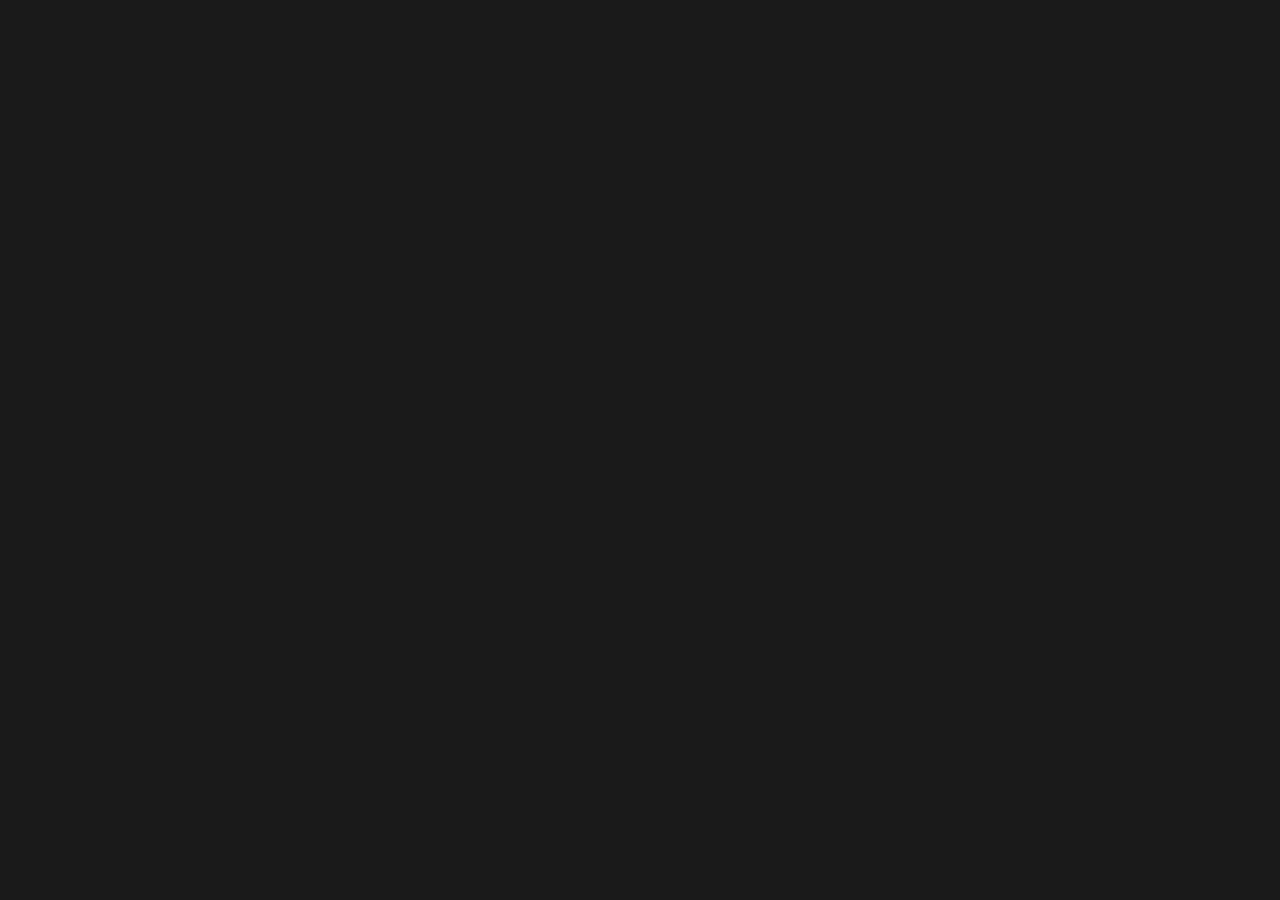
==== A3 Public/index.html @ fe4fc1d3 "feat: Setup core framework, time-base animations and team interfaces Implemented global state machin" ====
<!DOCTYPE html>
<html lang="en">
<head>
    <meta charset="UTF-8">
    <meta name="viewport" content="width=device-width, initial-scale=1.0">
    <title>Awakening Heaven - Final Canvas</title>
    <script src="https://cdnjs.cloudflare.com/ajax/libs/p5.js/1.9.0/p5.min.js"></script>
    <style>
        body {
            margin: 0;
            padding: 0;
            background-color: #1a1a1a; 
            display: flex;
            justify-content: center;
            align-items: center;
            height: 100vh;
            overflow: hidden;
        }
        canvas {
            box-shadow: 0 10px 40px rgba(0,0,0,0.9); 
        }
    </style>
</head>
<body>
    <script src="sketch.js"></script>
</body>
</html>
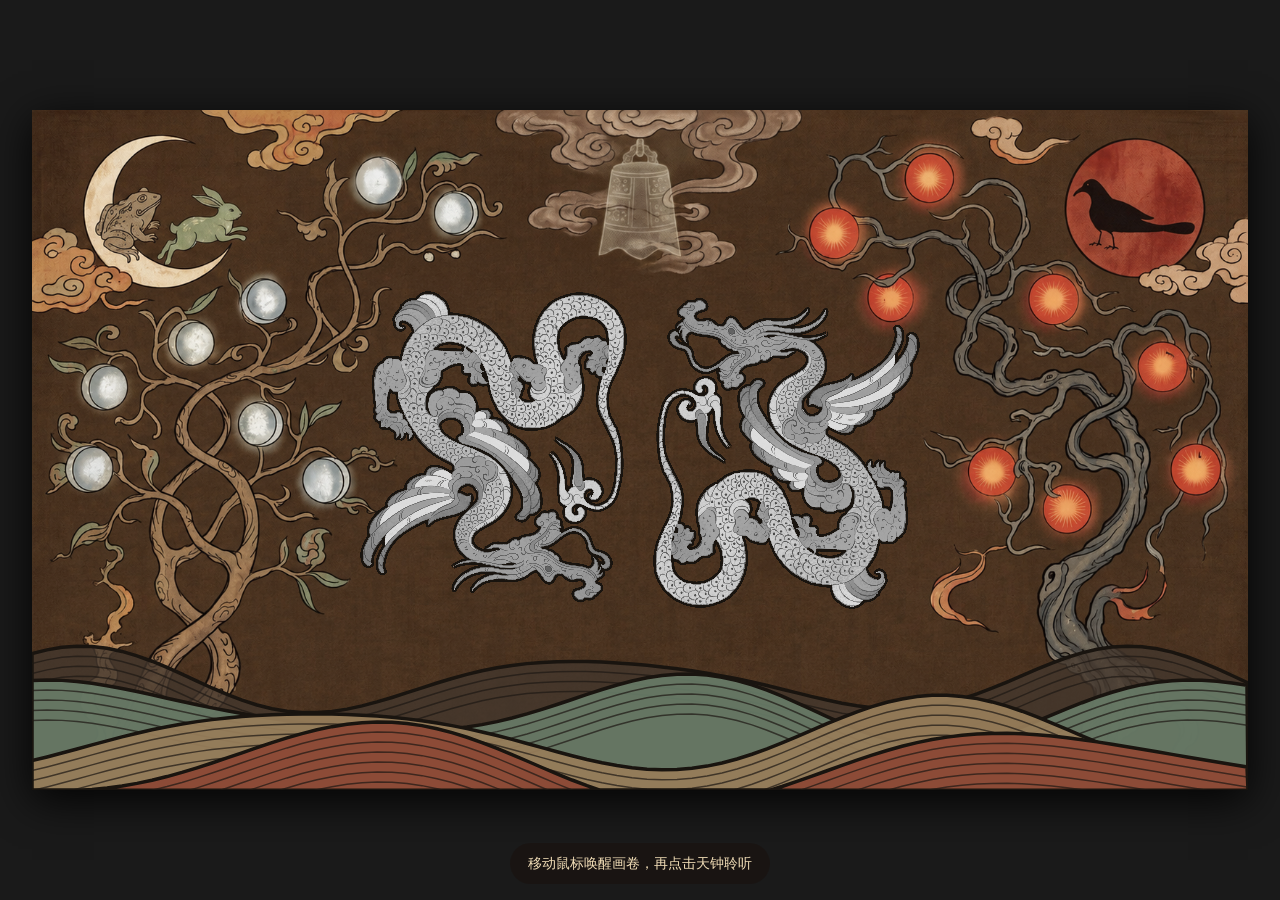
==== commit ee2db318: "Add files via upload Added dragons, sounds, and click-triggered actions based on the previous versio" ====
--- a/A3 Public/index.html
+++ b/A3 Public/index.html
@@ -4,7 +4,8 @@
     <meta charset="UTF-8">
     <meta name="viewport" content="width=device-width, initial-scale=1.0">
     <title>Awakening Heaven - Final Canvas</title>
-    <script src="https://cdnjs.cloudflare.com/ajax/libs/p5.js/1.9.0/p5.min.js"></script>
+    <script src="libraries/p5.min.js"></script>
+    <link rel="stylesheet" href="style.css">
     <style>
         body {
             margin: 0;
@@ -22,6 +23,8 @@
     </style>
 </head>
 <body>
+    <p id="audio-story-hint" role="status" aria-live="polite">移动鼠标唤醒画卷，再点击天钟聆听</p>
+    <script src="audio-change.js"></script>
     <script src="sketch.js"></script>
 </body>
-</html>+</html>
--- a/A3 Public/style.css
+++ b/A3 Public/style.css
@@ -0,0 +1,26 @@
+html, body {
+  margin: 0;
+  padding: 0;
+}
+
+canvas {
+  display: block;
+}
+#audio-story-hint {
+  position: fixed;
+  left: 50%;
+  bottom: 16px;
+  transform: translateX(-50%);
+  z-index: 10;
+  max-width: calc(100vw - 48px);
+  width: max-content;
+  box-sizing: border-box;
+  margin: 0;
+  padding: 10px 18px;
+  border-radius: 22px;
+  background: rgba(26, 21, 18, 0.85);
+  color: #f3dfb8;
+  font: 14px/1.5 system-ui, sans-serif;
+  text-align: center;
+  pointer-events: none;
+}
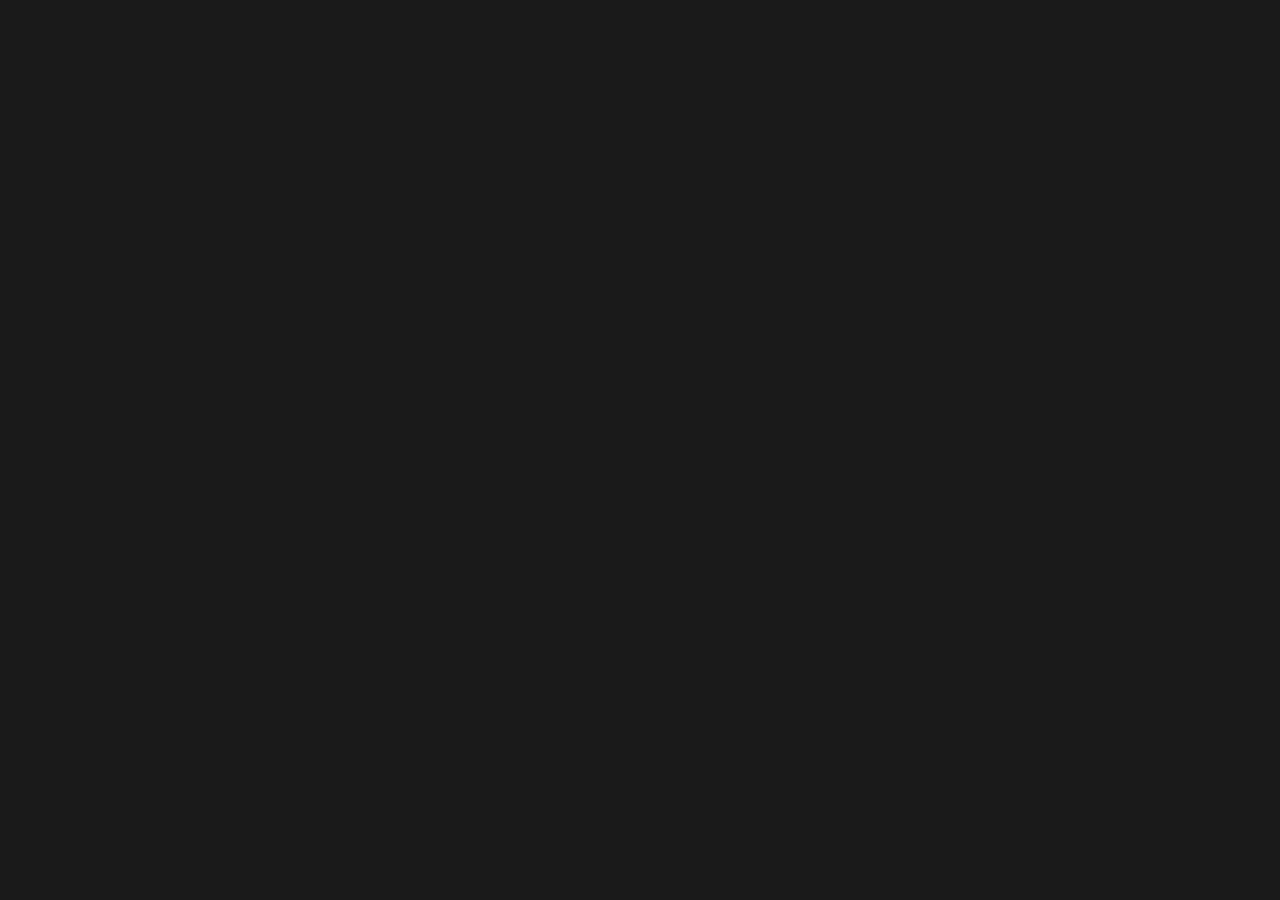
==== commit f1ec0ee8: "fix: update layer hierarchy, resolve animation loop, and calibrate glow effects Split background int" ====
--- a/A3 Public/index.html
+++ b/A3 Public/index.html
@@ -4,8 +4,7 @@
     <meta charset="UTF-8">
     <meta name="viewport" content="width=device-width, initial-scale=1.0">
     <title>Awakening Heaven - Final Canvas</title>
-    <script src="libraries/p5.min.js"></script>
-    <link rel="stylesheet" href="style.css">
+    <script src="https://cdnjs.cloudflare.com/ajax/libs/p5.js/1.9.0/p5.min.js"></script>
     <style>
         body {
             margin: 0;
@@ -23,8 +22,6 @@
     </style>
 </head>
 <body>
-    <p id="audio-story-hint" role="status" aria-live="polite">移动鼠标唤醒画卷，再点击天钟聆听</p>
-    <script src="audio-change.js"></script>
     <script src="sketch.js"></script>
 </body>
-</html>
+</html>
